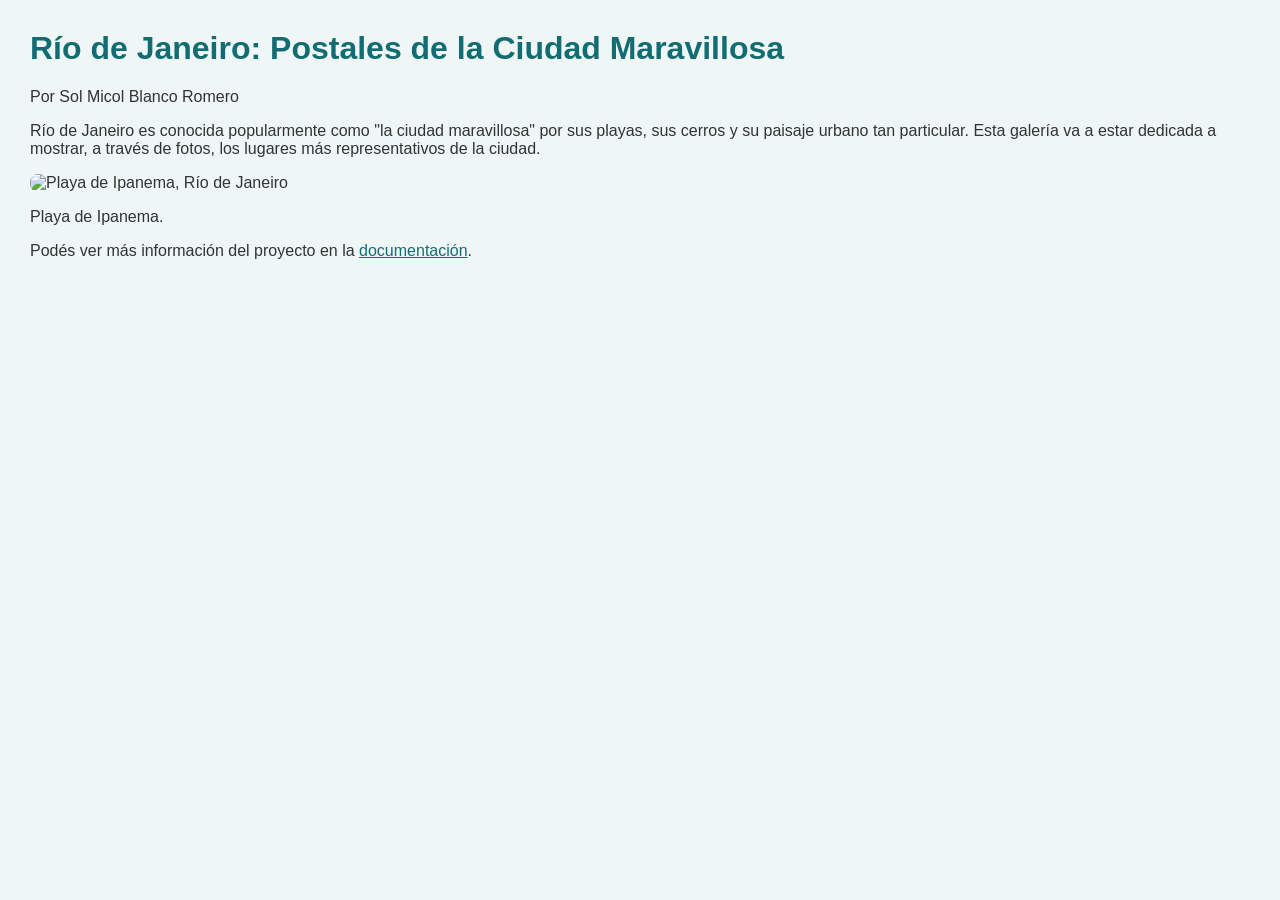
==== index.html @ 73477553 "Add initial HTML structure for gallery page" ====
<!DOCTYPE html>
<html lang="es">
<head>
  <meta charset="UTF-8">
  <meta name="viewport" content="width=device-width, initial-scale=1.0">
  <title>Río de Janeiro: Postales de la Ciudad Maravillosa</title>
  <style>
    body {
      font-family: Arial, sans-serif;
      color: #333;
      background-color: #eef6f6;
      margin: 30px;
    }
    h1 {
      color: #146c73;
    }
    img {
      width: 400px;
      border-radius: 8px;
    }
    a {
      color: #146c73;
    }
  </style>
</head>
<body>
 
  <h1>Río de Janeiro: Postales de la Ciudad Maravillosa</h1>
  <p>Por Sol Micol Blanco Romero</p>
 
  <p>
    Río de Janeiro es conocida popularmente como "la ciudad maravillosa"
    por sus playas, sus cerros y su paisaje urbano tan particular. Esta
    galería va a estar dedicada a mostrar, a través de fotos, los lugares
    más representativos de la ciudad.
  </p>
 
  <img src="ipanema.jpg" alt="Playa de Ipanema, Río de Janeiro">
  <p>Playa de Ipanema.</p>
 
  <p>
    Podés ver más información del proyecto en la
    <a href="https://github.com/SolBlancoRomero/galeria-visual-sol">documentación</a>.
  </p>
 
</body>
</html>
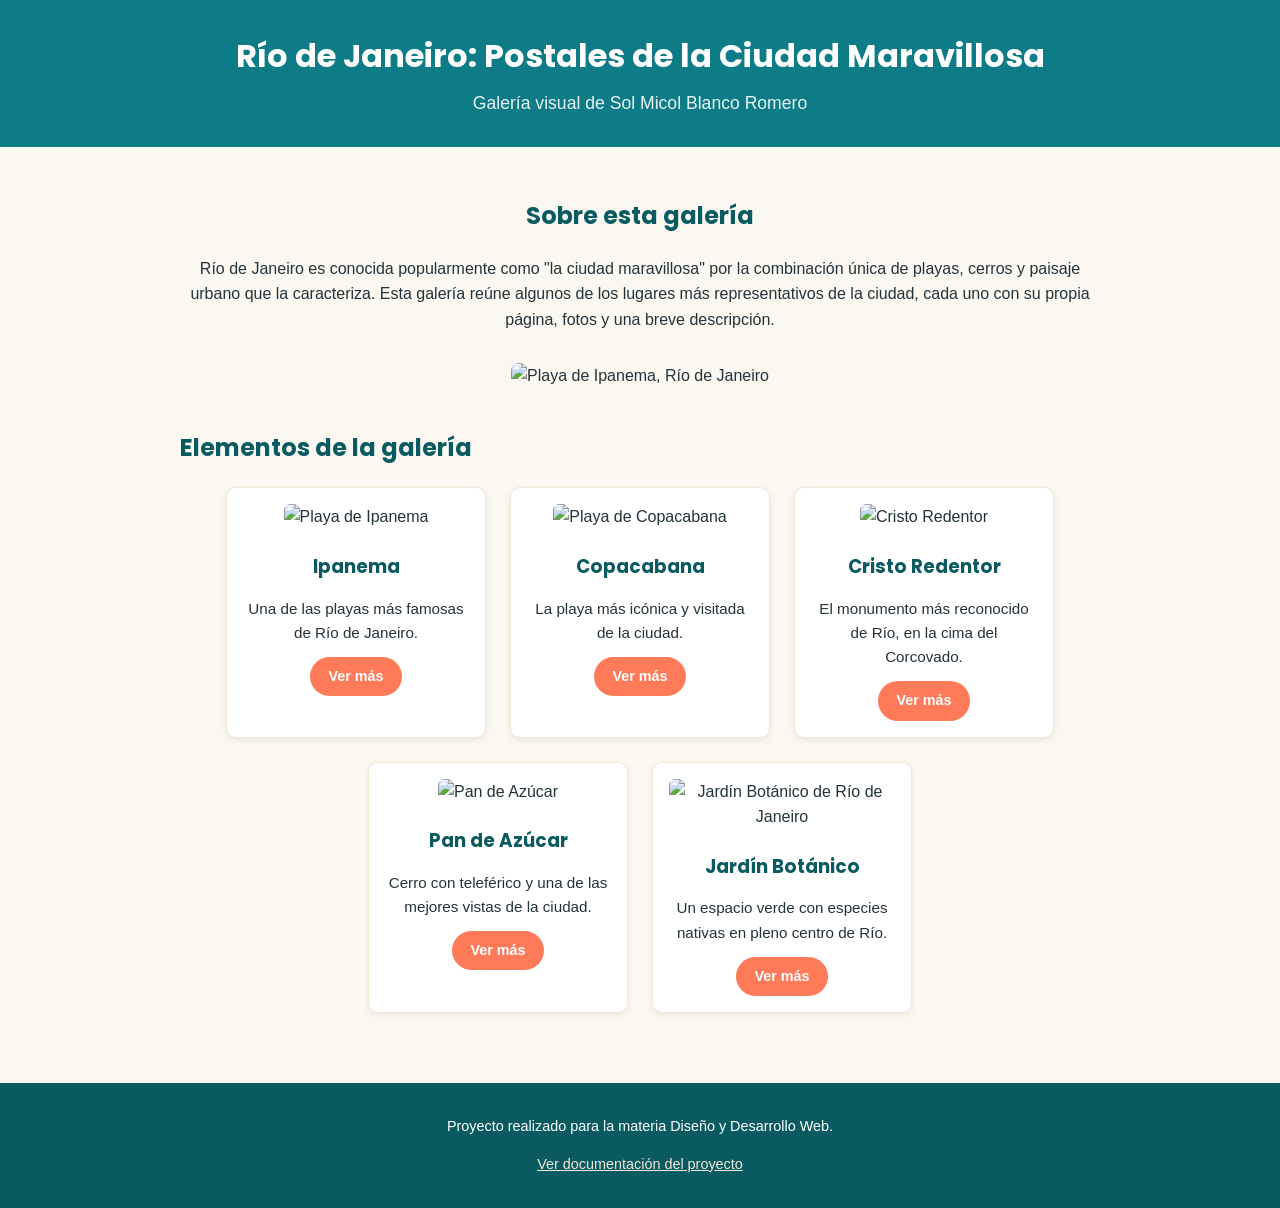
==== commit 7a165a01: "Refactor index.html to use external CSS and improve structure Replaced inline styles with external C" ====
--- a/index.html
+++ b/index.html
@@ -4,44 +4,77 @@
   <meta charset="UTF-8">
   <meta name="viewport" content="width=device-width, initial-scale=1.0">
   <title>Río de Janeiro: Postales de la Ciudad Maravillosa</title>
-  <style>
-    body {
-      font-family: Arial, sans-serif;
-      color: #333;
-      background-color: #eef6f6;
-      margin: 30px;
-    }
-    h1 {
-      color: #146c73;
-    }
-    img {
-      width: 400px;
-      border-radius: 8px;
-    }
-    a {
-      color: #146c73;
-    }
-  </style>
+  <link rel="stylesheet" href="css/style.css">
 </head>
 <body>
- 
-  <h1>Río de Janeiro: Postales de la Ciudad Maravillosa</h1>
-  <p>Por Sol Micol Blanco Romero</p>
- 
-  <p>
-    Río de Janeiro es conocida popularmente como "la ciudad maravillosa"
-    por sus playas, sus cerros y su paisaje urbano tan particular. Esta
-    galería va a estar dedicada a mostrar, a través de fotos, los lugares
-    más representativos de la ciudad.
-  </p>
- 
-  <img src="ipanema.jpg" alt="Playa de Ipanema, Río de Janeiro">
-  <p>Playa de Ipanema.</p>
- 
-  <p>
-    Podés ver más información del proyecto en la
-    <a href="https://github.com/SolBlancoRomero/galeria-visual-sol">documentación</a>.
-  </p>
- 
+
+  <header>
+    <h1>Río de Janeiro: Postales de la Ciudad Maravillosa</h1>
+    <p>Galería visual de Sol Micol Blanco Romero</p>
+  </header>
+
+  <main>
+
+    <section class="presentacion">
+      <h2>Sobre esta galería</h2>
+      <p>
+        Río de Janeiro es conocida popularmente como "la ciudad maravillosa"
+        por la combinación única de playas, cerros y paisaje urbano que la
+        caracteriza. Esta galería reúne algunos de los lugares más
+        representativos de la ciudad, cada uno con su propia página, fotos
+        y una breve descripción.
+      </p>
+      <img src="img/ipanema.jpg" alt="Playa de Ipanema, Río de Janeiro">
+    </section>
+
+    <section>
+      <h2>Elementos de la galería</h2>
+      <div class="galeria">
+
+        <div class="tarjeta">
+          <img src="img/ipanema.jpg" alt="Playa de Ipanema">
+          <h2>Ipanema</h2>
+          <p>Una de las playas más famosas de Río de Janeiro.</p>
+          <a class="boton" href="elemento1.html">Ver más</a>
+        </div>
+
+        <div class="tarjeta">
+          <img src="img/copacabana.jpg" alt="Playa de Copacabana">
+          <h2>Copacabana</h2>
+          <p>La playa más icónica y visitada de la ciudad.</p>
+          <a class="boton" href="elemento2.html">Ver más</a>
+        </div>
+
+        <div class="tarjeta">
+          <img src="img/cristo-redentor.jpg" alt="Cristo Redentor">
+          <h2>Cristo Redentor</h2>
+          <p>El monumento más reconocido de Río, en la cima del Corcovado.</p>
+          <a class="boton" href="elemento3.html">Ver más</a>
+        </div>
+
+        <div class="tarjeta">
+          <img src="img/pan-de-azucar.jpg" alt="Pan de Azúcar">
+          <h2>Pan de Azúcar</h2>
+          <p>Cerro con teleférico y una de las mejores vistas de la ciudad.</p>
+          <a class="boton" href="elemento4.html">Ver más</a>
+        </div>
+
+        <div class="tarjeta">
+          <img src="img/jardin-botanico.jpg" alt="Jardín Botánico de Río de Janeiro">
+          <h2>Jardín Botánico</h2>
+          <p>Un espacio verde con especies nativas en pleno centro de Río.</p>
+          <a class="boton" href="elemento5.html">Ver más</a>
+        </div>
+
+      </div>
+    </section>
+
+  </main>
+
+  <footer>
+    <p>Proyecto realizado para la materia Diseño y Desarrollo Web.</p>
+    <p><a href="README.md">Ver documentación del proyecto</a></p>
+  </footer>
+
 </body>
 </html>
--- a/css/style.css
+++ b/css/style.css
@@ -0,0 +1,181 @@
+/* ============================================
+   Río de Janeiro: Postales de la Ciudad Maravillosa
+   Hoja de estilos general del sitio
+   ============================================ */
+
+/* Tipografía: importamos "Poppins" desde Google Fonts.
+   Elegimos esta tipografía porque tiene formas redondeadas
+   y amigables, que acompañan la idea de un tema playero y
+   relajado como Río de Janeiro. La usamos para los títulos,
+   y dejamos una tipografía simple (Arial) para el texto, así
+   se lee cómodo en párrafos largos. */
+@import url('https://fonts.googleapis.com/css2?family=Poppins:wght@400;600;700&display=swap');
+
+/* Colores generales del sitio.
+   Los elegimos pensando en Río de Janeiro: el turquesa
+   representa el mar, el color arena representa las playas,
+   y el coral hace referencia a los atardeceres cariocas. */
+:root {
+  --color-mar: #0e7c86;
+  --color-mar-oscuro: #0a5a62;
+  --color-arena: #f4e9d5;
+  --color-coral: #ff7a59;
+  --color-texto: #24333a;
+  --color-fondo: #fbf8f2;
+}
+
+/* Reset básico */
+* {
+  box-sizing: border-box;
+}
+
+body {
+  margin: 0;
+  font-family: Arial, Helvetica, sans-serif;
+  font-size: 16px;
+  line-height: 1.6;
+  color: var(--color-texto);
+  background-color: var(--color-fondo);
+}
+
+h1, h2, h3 {
+  font-family: 'Poppins', Arial, sans-serif;
+  color: var(--color-mar-oscuro);
+}
+
+/* Encabezado del sitio */
+header {
+  background-color: var(--color-mar);
+  color: #ffffff;
+  padding: 30px 20px;
+  text-align: center;
+}
+
+header h1 {
+  color: #ffffff;
+  margin: 0 0 8px;
+  font-size: 2em;
+}
+
+header p {
+  margin: 0;
+  font-size: 1.1em;
+  opacity: 0.9;
+}
+
+/* Contenido principal */
+main {
+  max-width: 960px;
+  margin: 0 auto;
+  padding: 30px 20px;
+}
+
+/* Sección de presentación en la página principal */
+.presentacion {
+  text-align: center;
+  margin-bottom: 40px;
+}
+
+.presentacion img {
+  width: 100%;
+  max-width: 500px;
+  border-radius: 8px;
+  margin-top: 15px;
+}
+
+/* Grilla de tarjetas de la galería */
+.galeria {
+  display: flex;
+  flex-wrap: wrap;
+  gap: 24px;
+  justify-content: center;
+  margin-top: 20px;
+}
+
+.tarjeta {
+  background-color: #ffffff;
+  border: 1px solid var(--color-arena);
+  border-radius: 10px;
+  width: 260px;
+  padding: 16px;
+  text-align: center;
+  box-shadow: 0 2px 6px rgba(0, 0, 0, 0.08);
+}
+
+.tarjeta img {
+  width: 100%;
+  height: 170px;
+  object-fit: cover;
+  border-radius: 6px;
+  margin-bottom: 12px;
+}
+
+.tarjeta h2 {
+  font-size: 1.15em;
+  margin: 10px 0;
+}
+
+.tarjeta p {
+  font-size: 0.95em;
+  margin-bottom: 12px;
+}
+
+/* Botón / enlace para ver más */
+.boton {
+  display: inline-block;
+  background-color: var(--color-coral);
+  color: #ffffff;
+  padding: 8px 18px;
+  border-radius: 20px;
+  text-decoration: none;
+  font-weight: bold;
+  font-size: 0.9em;
+}
+
+.boton:hover {
+  background-color: var(--color-mar-oscuro);
+}
+
+/* Página individual de cada elemento */
+.elemento {
+  background-color: #ffffff;
+  border-radius: 10px;
+  padding: 24px;
+  box-shadow: 0 2px 6px rgba(0, 0, 0, 0.08);
+}
+
+.elemento img {
+  width: 100%;
+  max-width: 600px;
+  border-radius: 8px;
+  display: block;
+  margin: 16px auto;
+}
+
+/* Enlaces en general */
+a {
+  color: var(--color-mar);
+}
+
+a:hover {
+  color: var(--color-coral);
+}
+
+.volver {
+  display: inline-block;
+  margin-top: 20px;
+}
+
+/* Pie de página */
+footer {
+  background-color: var(--color-mar-oscuro);
+  color: #ffffff;
+  text-align: center;
+  padding: 18px 20px;
+  margin-top: 40px;
+  font-size: 0.9em;
+}
+
+footer a {
+  color: var(--color-arena);
+}
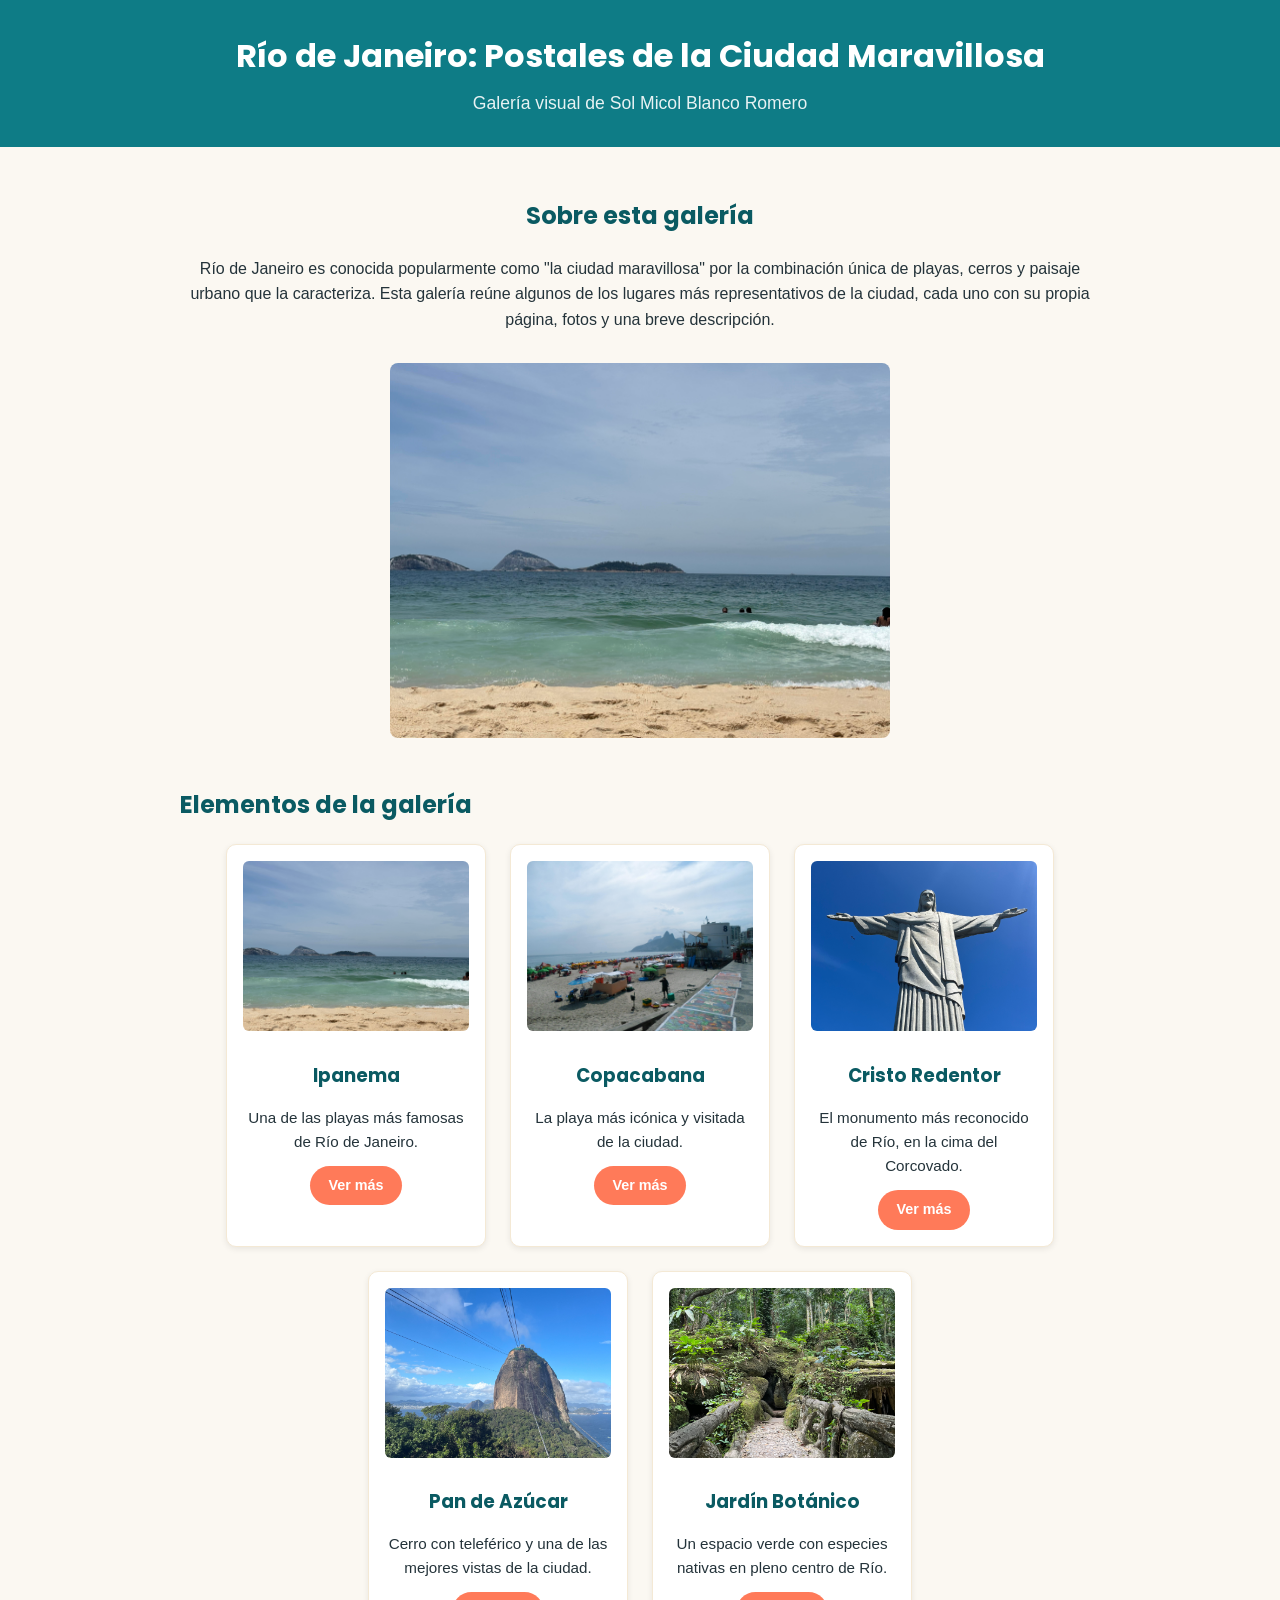
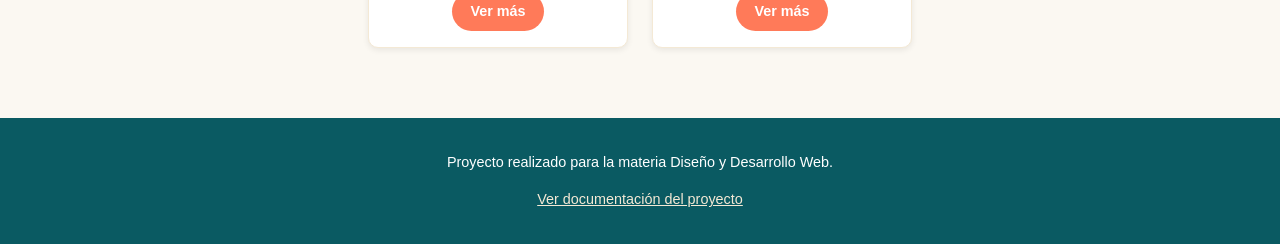
==== commit 6184e84f: "Update image file extensions from .jpg to .jpeg" ====
--- a/index.html
+++ b/index.html
@@ -39,28 +39,28 @@
         </div>
 
         <div class="tarjeta">
-          <img src="img/copacabana.jpg" alt="Playa de Copacabana">
+          <img src="img/copacabana.jpeg" alt="Playa de Copacabana">
           <h2>Copacabana</h2>
           <p>La playa más icónica y visitada de la ciudad.</p>
           <a class="boton" href="elemento2.html">Ver más</a>
         </div>
 
         <div class="tarjeta">
-          <img src="img/cristo-redentor.jpg" alt="Cristo Redentor">
+          <img src="img/cristo-redentor.jpeg" alt="Cristo Redentor">
           <h2>Cristo Redentor</h2>
           <p>El monumento más reconocido de Río, en la cima del Corcovado.</p>
           <a class="boton" href="elemento3.html">Ver más</a>
         </div>
 
         <div class="tarjeta">
-          <img src="img/pan-de-azucar.jpg" alt="Pan de Azúcar">
+          <img src="img/pan-de-azucar.jpeg" alt="Pan de Azúcar">
           <h2>Pan de Azúcar</h2>
           <p>Cerro con teleférico y una de las mejores vistas de la ciudad.</p>
           <a class="boton" href="elemento4.html">Ver más</a>
         </div>
 
         <div class="tarjeta">
-          <img src="img/jardin-botanico.jpg" alt="Jardín Botánico de Río de Janeiro">
+          <img src="img/jardin-botanico.jpeg" alt="Jardín Botánico de Río de Janeiro">
           <h2>Jardín Botánico</h2>
           <p>Un espacio verde con especies nativas en pleno centro de Río.</p>
           <a class="boton" href="elemento5.html">Ver más</a>
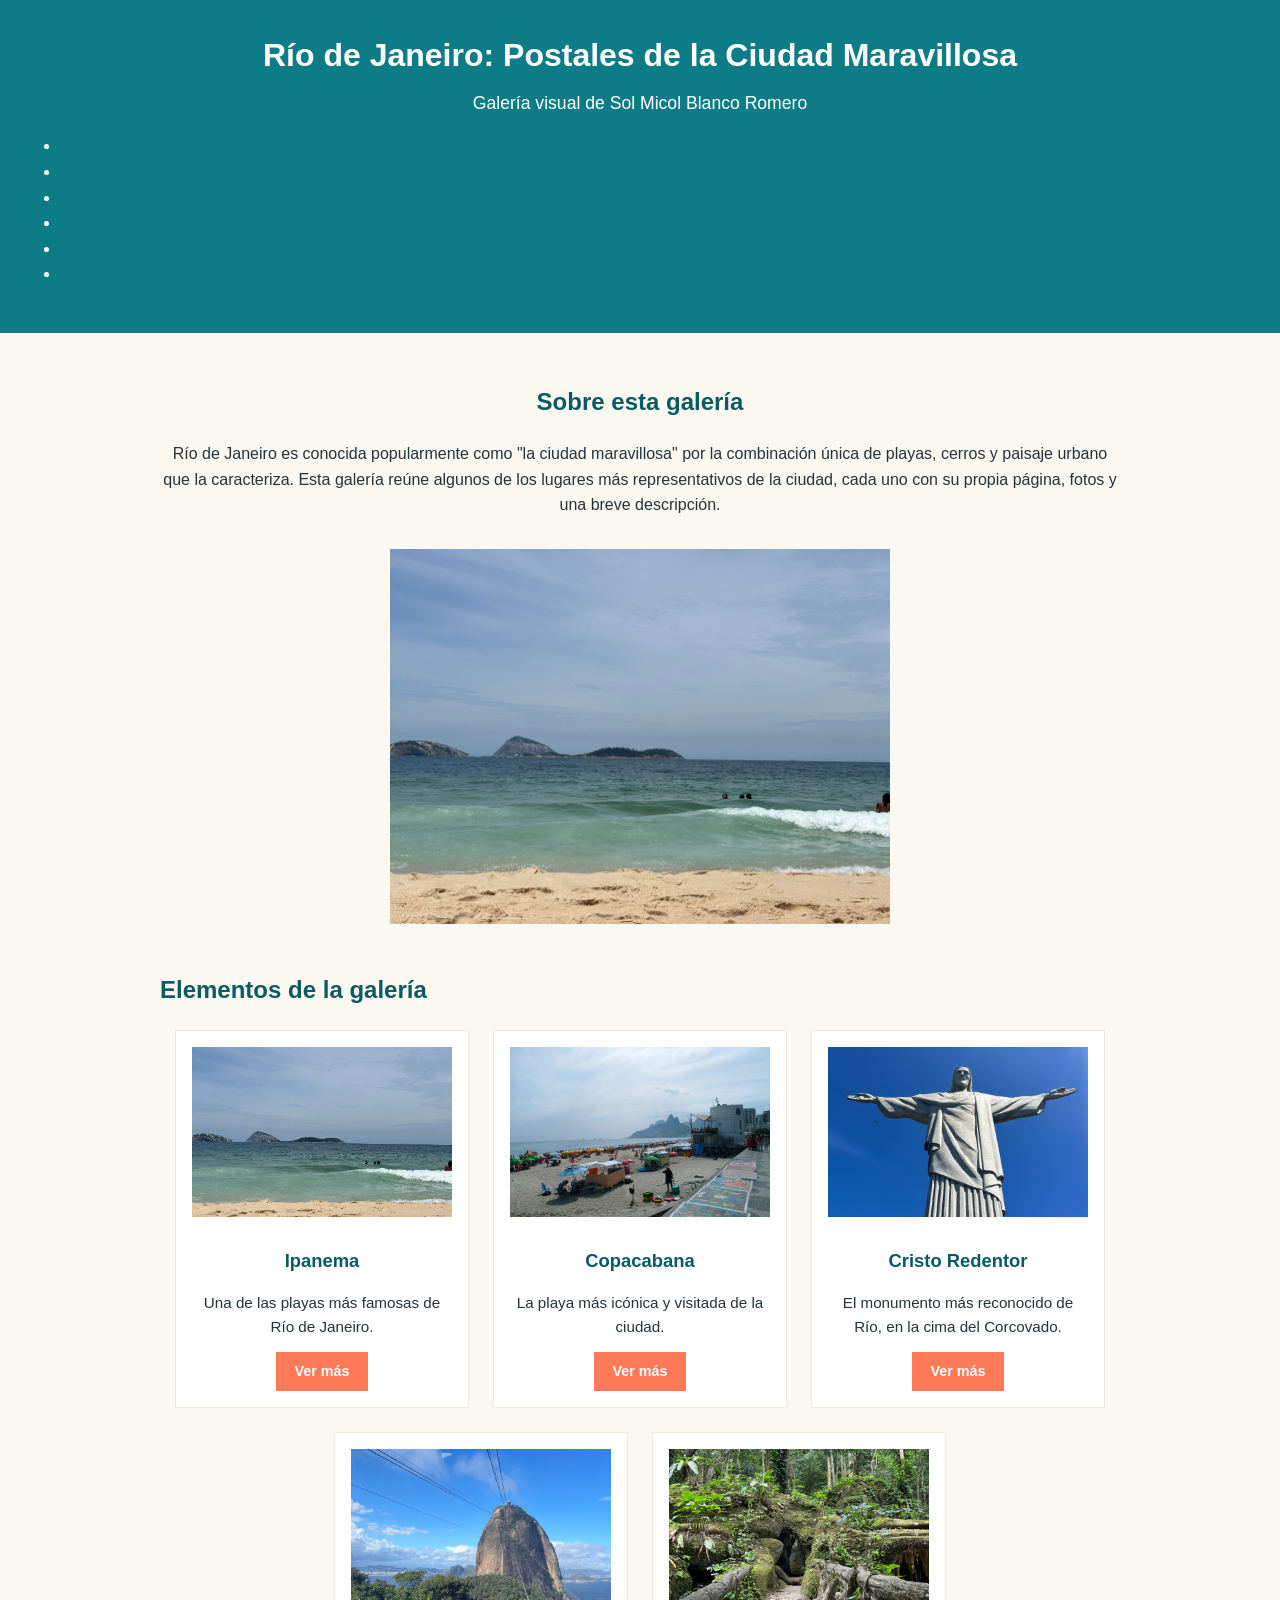
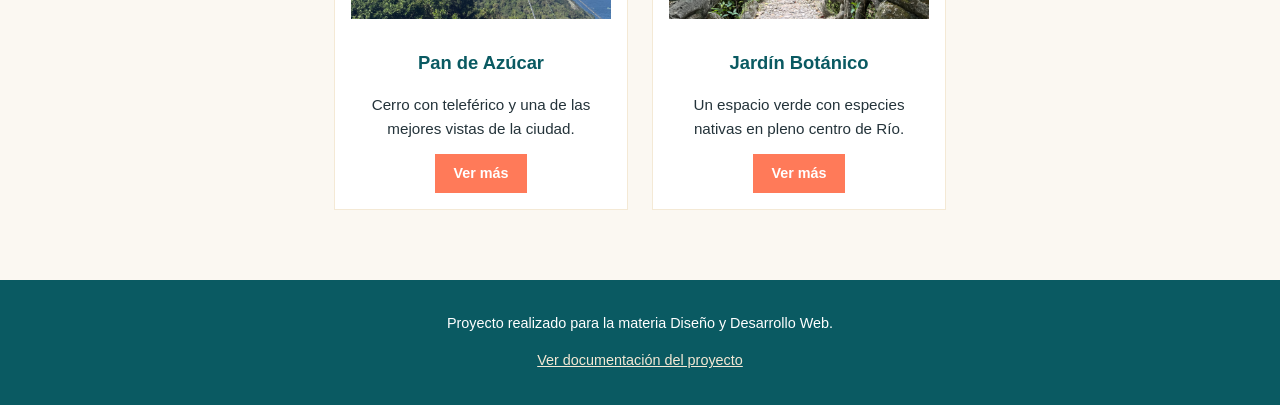
==== commit 911eea2f: "Add navigation menu and gallery sections to index.html" ====
--- a/index.html
+++ b/index.html
@@ -7,14 +7,24 @@
   <link rel="stylesheet" href="css/style.css">
 </head>
 <body>
-
+ 
   <header>
     <h1>Río de Janeiro: Postales de la Ciudad Maravillosa</h1>
     <p>Galería visual de Sol Micol Blanco Romero</p>
+    <nav>
+      <ul>
+        <li><a href="index.html">Inicio</a></li>
+        <li><a href="elemento1.html">Ipanema</a></li>
+        <li><a href="elemento2.html">Copacabana</a></li>
+        <li><a href="elemento3.html">Cristo Redentor</a></li>
+        <li><a href="elemento4.html">Pan de Azúcar</a></li>
+        <li><a href="elemento5.html">Jardín Botánico</a></li>
+      </ul>
+    </nav>
   </header>
-
+ 
   <main>
-
+ 
     <section class="presentacion">
       <h2>Sobre esta galería</h2>
       <p>
@@ -26,55 +36,55 @@
       </p>
       <img src="img/ipanema.jpg" alt="Playa de Ipanema, Río de Janeiro">
     </section>
-
+ 
     <section>
       <h2>Elementos de la galería</h2>
       <div class="galeria">
-
+ 
         <div class="tarjeta">
           <img src="img/ipanema.jpg" alt="Playa de Ipanema">
           <h2>Ipanema</h2>
           <p>Una de las playas más famosas de Río de Janeiro.</p>
           <a class="boton" href="elemento1.html">Ver más</a>
         </div>
-
+ 
         <div class="tarjeta">
           <img src="img/copacabana.jpeg" alt="Playa de Copacabana">
           <h2>Copacabana</h2>
           <p>La playa más icónica y visitada de la ciudad.</p>
           <a class="boton" href="elemento2.html">Ver más</a>
         </div>
-
+ 
         <div class="tarjeta">
           <img src="img/cristo-redentor.jpeg" alt="Cristo Redentor">
           <h2>Cristo Redentor</h2>
           <p>El monumento más reconocido de Río, en la cima del Corcovado.</p>
           <a class="boton" href="elemento3.html">Ver más</a>
         </div>
-
+ 
         <div class="tarjeta">
           <img src="img/pan-de-azucar.jpeg" alt="Pan de Azúcar">
           <h2>Pan de Azúcar</h2>
           <p>Cerro con teleférico y una de las mejores vistas de la ciudad.</p>
           <a class="boton" href="elemento4.html">Ver más</a>
         </div>
-
+ 
         <div class="tarjeta">
           <img src="img/jardin-botanico.jpeg" alt="Jardín Botánico de Río de Janeiro">
           <h2>Jardín Botánico</h2>
           <p>Un espacio verde con especies nativas en pleno centro de Río.</p>
           <a class="boton" href="elemento5.html">Ver más</a>
         </div>
-
+ 
       </div>
     </section>
-
+ 
   </main>
-
+ 
   <footer>
     <p>Proyecto realizado para la materia Diseño y Desarrollo Web.</p>
     <p><a href="README.md">Ver documentación del proyecto</a></p>
   </footer>
-
+ 
 </body>
 </html>
--- a/css/style.css
+++ b/css/style.css
@@ -1,51 +1,21 @@
-/* ============================================
-   Río de Janeiro: Postales de la Ciudad Maravillosa
-   Hoja de estilos general del sitio
-   ============================================ */
-
-/* Tipografía: importamos "Poppins" desde Google Fonts.
-   Elegimos esta tipografía porque tiene formas redondeadas
-   y amigables, que acompañan la idea de un tema playero y
-   relajado como Río de Janeiro. La usamos para los títulos,
-   y dejamos una tipografía simple (Arial) para el texto, así
-   se lee cómodo en párrafos largos. */
-@import url('https://fonts.googleapis.com/css2?family=Poppins:wght@400;600;700&display=swap');
-
-/* Colores generales del sitio.
-   Los elegimos pensando en Río de Janeiro: el turquesa
-   representa el mar, el color arena representa las playas,
-   y el coral hace referencia a los atardeceres cariocas. */
-:root {
-  --color-mar: #0e7c86;
-  --color-mar-oscuro: #0a5a62;
-  --color-arena: #f4e9d5;
-  --color-coral: #ff7a59;
-  --color-texto: #24333a;
-  --color-fondo: #fbf8f2;
-}
-
-/* Reset básico */
-* {
-  box-sizing: border-box;
-}
 
 body {
   margin: 0;
   font-family: Arial, Helvetica, sans-serif;
   font-size: 16px;
   line-height: 1.6;
-  color: var(--color-texto);
-  background-color: var(--color-fondo);
+  color: #24333a;
+  background-color: #fbf8f2;
 }
 
 h1, h2, h3 {
   font-family: 'Poppins', Arial, sans-serif;
-  color: var(--color-mar-oscuro);
+  color: #0a5a62;
 }
 
 /* Encabezado del sitio */
 header {
-  background-color: var(--color-mar);
+  background-color: #0e7c86;
   color: #ffffff;
   padding: 30px 20px;
   text-align: center;
@@ -60,7 +30,6 @@
 header p {
   margin: 0;
   font-size: 1.1em;
-  opacity: 0.9;
 }
 
 /* Contenido principal */
@@ -79,7 +48,6 @@
 .presentacion img {
   width: 100%;
   max-width: 500px;
-  border-radius: 8px;
   margin-top: 15px;
 }
 
@@ -94,19 +62,16 @@
 
 .tarjeta {
   background-color: #ffffff;
-  border: 1px solid var(--color-arena);
-  border-radius: 10px;
+  border: 1px solid #f4e9d5;
   width: 260px;
   padding: 16px;
   text-align: center;
-  box-shadow: 0 2px 6px rgba(0, 0, 0, 0.08);
 }
 
 .tarjeta img {
   width: 100%;
   height: 170px;
   object-fit: cover;
-  border-radius: 6px;
   margin-bottom: 12px;
 }
 
@@ -123,42 +88,38 @@
 /* Botón / enlace para ver más */
 .boton {
   display: inline-block;
-  background-color: var(--color-coral);
+  background-color: #ff7a59;
   color: #ffffff;
   padding: 8px 18px;
-  border-radius: 20px;
   text-decoration: none;
   font-weight: bold;
   font-size: 0.9em;
 }
 
 .boton:hover {
-  background-color: var(--color-mar-oscuro);
+  background-color: #0a5a62;
 }
 
 /* Página individual de cada elemento */
 .elemento {
   background-color: #ffffff;
-  border-radius: 10px;
   padding: 24px;
-  box-shadow: 0 2px 6px rgba(0, 0, 0, 0.08);
 }
 
 .elemento img {
   width: 100%;
   max-width: 600px;
-  border-radius: 8px;
   display: block;
   margin: 16px auto;
 }
 
 /* Enlaces en general */
 a {
-  color: var(--color-mar);
+  color: #0e7c86;
 }
 
 a:hover {
-  color: var(--color-coral);
+  color: #ff7a59;
 }
 
 .volver {
@@ -168,7 +129,7 @@
 
 /* Pie de página */
 footer {
-  background-color: var(--color-mar-oscuro);
+  background-color: #0a5a62;
   color: #ffffff;
   text-align: center;
   padding: 18px 20px;
@@ -177,5 +138,5 @@
 }
 
 footer a {
-  color: var(--color-arena);
+  color: #f4e9d5;
 }
